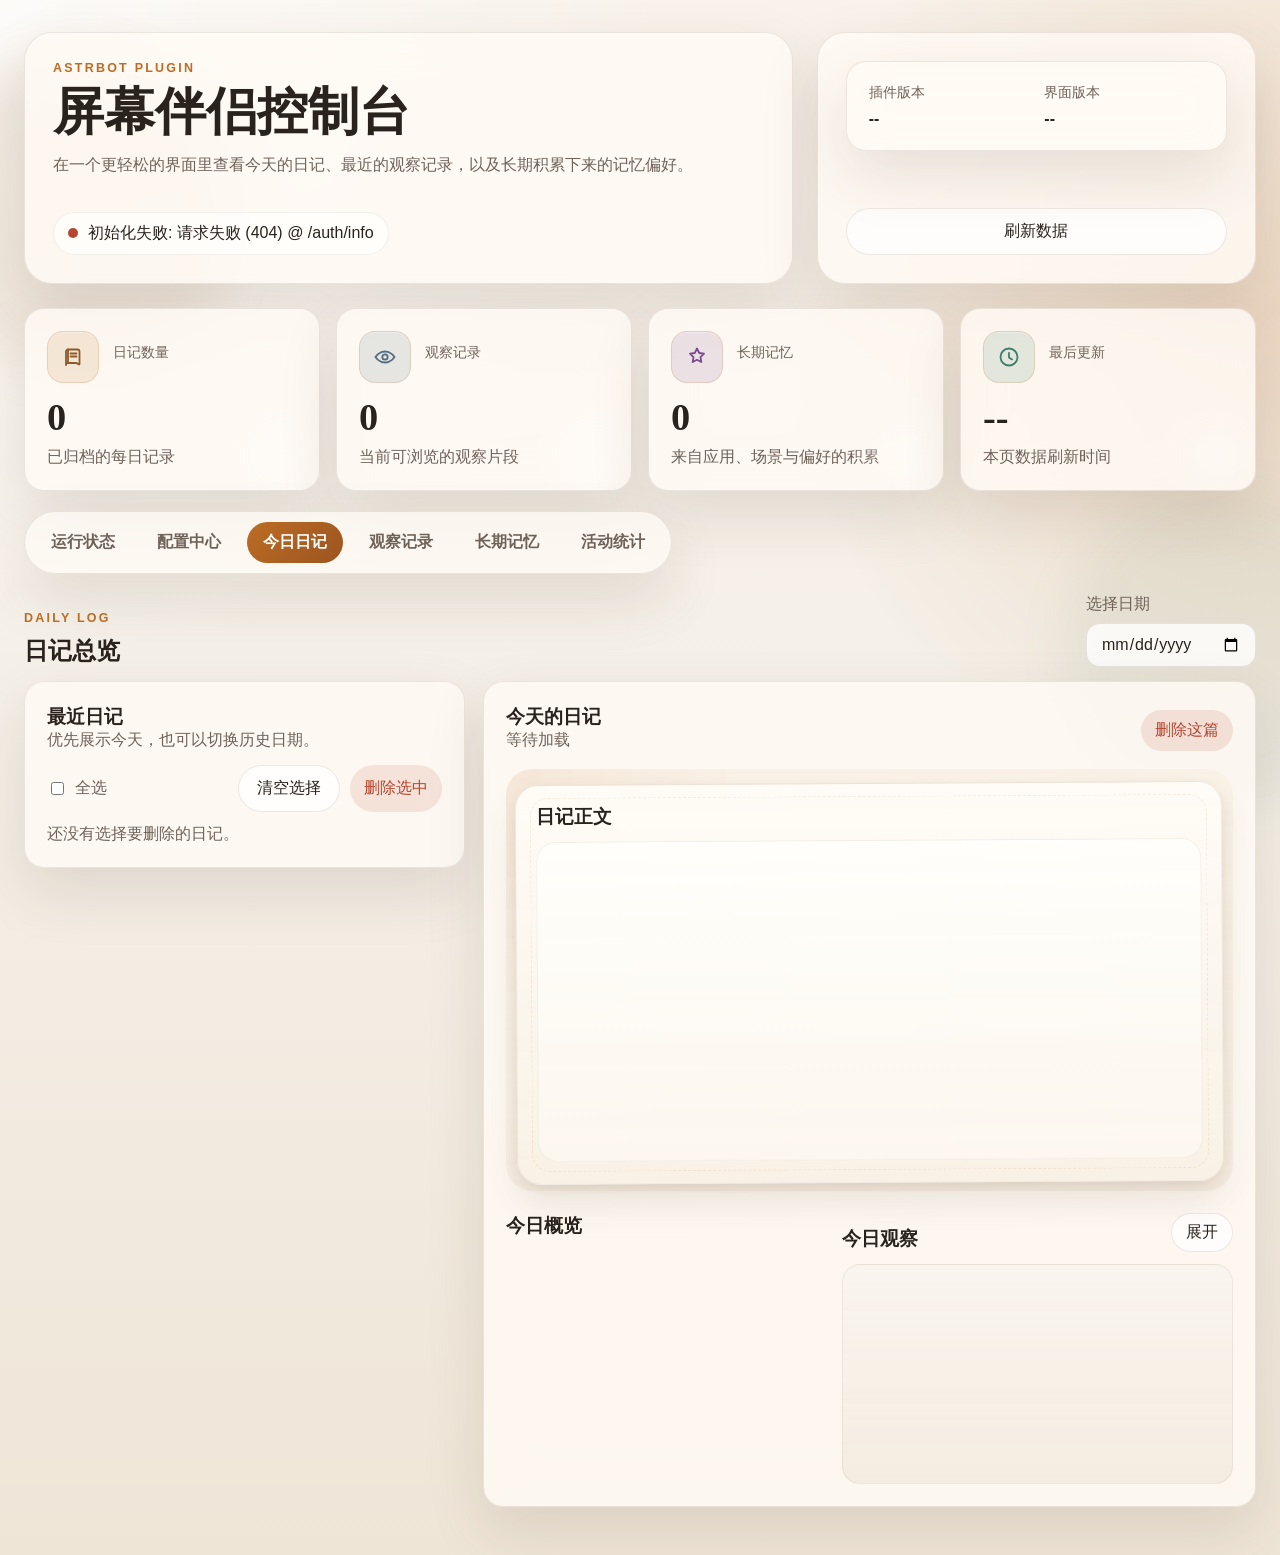
==== pages/屏幕伴侣/index.html @ 02102045 "3.1.0 适配新版本，提供了新的拓展页面" ====
﻿<!DOCTYPE html>
<html lang="zh-CN">
<head>
    <meta charset="UTF-8">
    <meta name="viewport" content="width=device-width, initial-scale=1.0">
    <title>屏幕伴侣控制台</title>
  <link rel="stylesheet" href="app.css?v=3.1.0">
</head>
<body>
    <div class="app-shell">
        <div class="ambient ambient-left"></div>
        <div class="ambient ambient-right"></div>
        <header class="hero">
            <div class="hero-copy">
                <p class="eyebrow">AstrBot Plugin</p>
                <h1>屏幕伴侣控制台</h1>
                <p class="hero-text">在一个更轻松的界面里查看今天的日记、最近的观察记录，以及长期积累下来的记忆偏好。</p>
                <div class="hero-status">
                    <span class="status-dot" id="statusDot"></span>
                    <span id="statusText">正在连接 WebUI 服务...</span>
                </div>
            </div>
            <div class="hero-actions">
                <div class="version-card panel">
                    <div>
                        <p class="panel-label">插件版本</p>
                        <strong id="pluginVersion">--</strong>
                    </div>
                    <div>
                        <p class="panel-label">界面版本</p>
                        <strong id="webuiVersion">--</strong>
                    </div>
                </div>
                <button class="ghost-button" id="refreshButton" type="button">刷新数据</button>
                <button class="ghost-button hidden" id="logoutButton" type="button">退出登录</button>
            </div>
        </header>

        <section class="overview-grid">
            <article class="panel stat-card stat-card--diary">
                <div class="stat-card-top">
                    <span class="stat-card-icon" aria-hidden="true">
                        <svg viewBox="0 0 24 24">
                            <path d="M7 4.5h9.5a2 2 0 0 1 2 2V19a.5.5 0 0 1-.8.4A4.9 4.9 0 0 0 14.8 18H7a2 2 0 0 0-2 2V6.5a2 2 0 0 1 2-2Z"></path>
                            <path d="M7 4.5v13.4"></path>
                            <path d="M9.5 8.5h6"></path>
                            <path d="M9.5 11.5h6"></path>
                        </svg>
                    </span>
                    <p class="panel-label">日记数量</p>
                </div>
                <strong id="diaryCount">0</strong>
                <span>已归档的每日记录</span>
            </article>
            <article class="panel stat-card stat-card--observation">
                <div class="stat-card-top">
                    <span class="stat-card-icon" aria-hidden="true">
                        <svg viewBox="0 0 24 24">
                            <path d="M2.5 12s3.6-5.5 9.5-5.5S21.5 12 21.5 12 17.9 17.5 12 17.5 2.5 12 2.5 12Z"></path>
                            <circle cx="12" cy="12" r="2.7"></circle>
                        </svg>
                    </span>
                    <p class="panel-label">观察记录</p>
                </div>
                <strong id="observationCount">0</strong>
                <span>当前可浏览的观察片段</span>
            </article>
            <article class="panel stat-card stat-card--memory">
                <div class="stat-card-top">
                    <span class="stat-card-icon" aria-hidden="true">
                        <svg viewBox="0 0 24 24">
                            <path d="M12 3.5 14.2 8l4.8.7-3.5 3.4.8 4.9L12 14.8 7.7 17l.8-4.9L5 8.7 9.8 8 12 3.5Z"></path>
                        </svg>
                    </span>
                    <p class="panel-label">长期记忆</p>
                </div>
                <strong id="memoryCount">0</strong>
                <span>来自应用、场景与偏好的积累</span>
            </article>
            <article class="panel stat-card stat-card--updated">
                <div class="stat-card-top">
                    <span class="stat-card-icon" aria-hidden="true">
                        <svg viewBox="0 0 24 24">
                            <circle cx="12" cy="12" r="8.5"></circle>
                            <path d="M12 7.8v4.7l3 1.9"></path>
                        </svg>
                    </span>
                    <p class="panel-label">最后更新</p>
                </div>
                <strong id="lastUpdated">--</strong>
                <span>本页数据刷新时间</span>
            </article>
        </section>

        <nav class="top-nav" aria-label="主导航">
            <a href="#runtime" class="nav-link" data-section="runtime">运行状态</a>
            <a href="#settings" class="nav-link" data-section="settings">配置中心</a>
            <a href="#diaries" class="nav-link active" data-section="diaries">今日日记</a>
            <a href="#observations" class="nav-link" data-section="observations">观察记录</a>
            <a href="#memories" class="nav-link" data-section="memories">长期记忆</a>
            <a href="#activity" class="nav-link" data-section="activity">活动统计</a>
        </nav>

        <main class="content-stack">
            <section id="runtime" class="section">
                <div class="section-heading">
                    <div>
                        <p class="eyebrow">Runtime Control</p>
                        <h2>运行状态与控制</h2>
                    </div>
                </div>
                <div class="runtime-grid">
                    <article class="panel">
                        <div class="panel-header">
                            <h3>当前状态</h3>
                            <span class="panel-subtle" id="runtimeMeta">等待加载</span>
                        </div>
                        <div class="runtime-summary" id="runtimeSummary"></div>
                        <div class="runtime-stats" id="runtimeStats"></div>
                        <div class="helper-grid runtime-insights" id="runtimeInsights"></div>
                    </article>
                    <article class="panel">
                        <div class="panel-header">
                            <h3>快速设置</h3>
                            <span class="panel-subtle">这些变更会立即同步到当前实例。</span>
                        </div>
                        <form class="control-form" id="runtimeForm">
                            <label class="field compact-field">
                                <span>启用插件</span>
                                <select id="enabledSelect">
                                    <option value="true">开启</option>
                                    <option value="false">关闭</option>
                                </select>
                            </label>
                            <label class="field compact-field">
                                <span>当前预设</span>
                                <select id="presetSelect">
                                    <option value="-1">手动配置</option>
                                </select>
                            </label>
                            <label class="field compact-field">
                                <span>手动间隔（秒）</span>
                                <input id="checkIntervalInput" type="number" min="10" step="1">
                            </label>
                            <label class="field compact-field">
                                <span>触发概率（%）</span>
                                <input id="triggerProbabilityInput" type="number" min="0" max="100" step="1">
                            </label>
                            <label class="field compact-field">
                                <span>互动频率</span>
                                <input id="interactionFrequencyInput" type="number" min="1" max="10" step="1">
                            </label>
                            <label class="field compact-field">
                                <span>日记功能</span>
                                <select id="enableDiarySelect">
                                    <option value="true">开启</option>
                                    <option value="false">关闭</option>
                                </select>
                            </label>
                            <label class="field compact-field">
                                <span>学习功能</span>
                                <select id="enableLearningSelect">
                                    <option value="true">开启</option>
                                    <option value="false">关闭</option>
                                </select>
                            </label>
                            <label class="field compact-field">
                                <span>麦克风监听</span>
                                <select id="enableMicMonitorSelect">
                                    <option value="false">关闭</option>
                                    <option value="true">开启</option>
                                </select>
                            </label>
                            <label class="field compact-field">
                                <span>调试模式</span>
                                <select id="debugSelect">
                                    <option value="false">关闭</option>
                                    <option value="true">开启</option>
                                </select>
                            </label>
                            <div class="runtime-actions">
                                <button class="primary-button" id="saveRuntimeButton" type="submit">保存设置</button>
                                <button class="ghost-button" id="stopTasksButton" type="button">停止自动任务</button>
                            </div>
                            <p class="feedback" id="runtimeFeedback"></p>
                        </form>
                    </article>
                </div>
                <article class="panel runtime-media-panel">
                    <div class="panel-header">
                        <h3>最新素材预览</h3>
                        <span class="panel-subtle" id="runtimeMediaMeta">等待加载</span>
                    </div>
                    <div class="runtime-media-grid" id="runtimeMedia"></div>
                </article>
                <article class="panel">
                    <div class="panel-header">
                        <div>
                            <h3>服务自检</h3>
                            <span class="panel-subtle" id="healthMeta">用于确认当前页面连到的是不是正确的 WebUI 实例。</span>
                        </div>
                    </div>
                    <div class="health-grid" id="healthGrid"></div>
                    <div class="health-check-list" id="healthChecks"></div>
                    <div class="helper-grid health-warning-grid" id="healthWarnings"></div>
                </article>
            </section>
            <section id="settings" class="section">
                <div class="section-heading">
                    <div>
                        <p class="eyebrow">Settings Studio</p>
                        <h2>配置中心</h2>
                    </div>
                    <div class="toolbar">
                        <button class="ghost-button settings-mode-toggle" id="settingsModeToggle" type="button">显示高级设置</button>
                        <label class="field compact-field settings-search">
                            <span>快速筛选</span>
                            <input id="settingsSearchInput" type="search" placeholder="搜索配置名、说明或提示">
                        </label>
                    </div>
                </div>
                <div class="settings-grid">
                    <article class="panel settings-sidebar">
                        <div class="panel-header">
                            <h3>配置分组</h3>
                            <span class="panel-subtle" id="settingsSummary">按功能分区，避免翻整页长表单。</span>
                        </div>
                        <div class="settings-group-list" id="settingsGroupList"></div>
                    </article>
                    <article class="panel settings-editor">
                        <div class="panel-header">
                            <div>
                                <h3 id="settingsGroupTitle">配置详情</h3>
                                <span class="panel-subtle" id="settingsGroupDescription">选择左侧分组后开始编辑。</span>
                            </div>
                            <div class="toolbar">
                                <button class="ghost-button" id="resetSettingsButton" type="button">重置当前分组</button>
                                <button class="primary-button" id="saveSettingsButton" type="button">保存配置</button>
                            </div>
                        </div>
                        <div class="helper-grid settings-helper" id="settingsHelper"></div>
                        <div class="settings-form" id="settingsForm"></div>
                        <p class="feedback" id="settingsFeedback"></p>
                    </article>
                </div>
            </section>
            <section id="diaries" class="section active">
                <div class="section-heading">
                    <div>
                        <p class="eyebrow">Daily Log</p>
                        <h2>日记总览</h2>
                    </div>
                    <label class="field compact-field">
                        <span>选择日期</span>
                        <input id="diaryDateInput" type="date">
                    </label>
                </div>
                <div class="content-grid diaries-grid">
                    <article class="panel">
                        <div class="panel-header">
                            <div>
                                <h3>最近日记</h3>
                                <span class="panel-subtle" id="diarySummary">优先展示今天，也可以切换历史日期。</span>
                            </div>
                        </div>
                        <div class="toolbar diary-toolbar">
                            <label class="selection-toggle">
                                <input id="selectAllDiaries" type="checkbox">
                                <span>全选</span>
                            </label>
                            <div class="diary-toolbar-actions">
                                <button class="ghost-button" id="clearDiarySelectionsButton" type="button">清空选择</button>
                                <button class="danger-button" id="deleteSelectedDiariesButton" type="button">删除选中</button>
                            </div>
                        </div>
                        <p class="panel-subtle diary-selection-meta" id="diarySelectionMeta">还没有选择要删除的日记。</p>
                        <div class="list-stack" id="diaryList"></div>
                    </article>
                    <article class="panel diary-panel">
                        <div class="panel-header">
                            <div>
                                <h3 id="diaryTitle">今天的日记</h3>
                                <span class="panel-subtle" id="diaryMeta">等待加载</span>
                            </div>
                            <button class="danger-button" id="deleteCurrentDiaryButton" type="button">删除这篇</button>
                        </div>
                        <div class="diary-reading-stage">
                            <section class="diary-section diary-paper-section">
                                <div class="panel-header">
                                    <h3>日记正文</h3>
                                </div>
                                <div class="diary-content diary-content-primary" id="diaryReflection"></div>
                            </section>
                        </div>
                        <div class="diary-layout">
                            <section class="diary-section">
                                <div class="panel-header">
                                    <h3>今日概览</h3>
                                </div>
                                <div id="diaryOverview" class="diary-overview-slot"></div>
                            </section>
                            <section class="diary-section">
                                <div class="panel-header">
                                    <h3>今日观察</h3>
                                    <button class="ghost-button diary-toggle" id="toggleDiaryObservations" type="button">展开</button>
                                </div>
                                <div class="diary-content diary-content-secondary" id="diaryObservations"></div>
                            </section>
                        </div>
                    </article>
                </div>
            </section>

            <section id="observations" class="section">
                <div class="section-heading">
                    <div>
                        <p class="eyebrow">Observation Stream</p>
                        <h2>观察记录</h2>
                    </div>
                    <div class="toolbar">
                        <label class="field compact-field">
                            <span>场景筛选</span>
                            <select id="sceneFilter">
                                <option value="">全部场景</option>
                            </select>
                        </label>
                        <label class="field compact-field">
                            <span>排序</span>
                            <select id="sortFilter">
                                <option value="desc">最新优先</option>
                                <option value="asc">最早优先</option>
                            </select>
                        </label>
                    </div>
                </div>
                <article class="panel">
                    <div class="panel-header">
                        <h3>最近观察</h3>
                        <span class="panel-subtle" id="observationMeta">按时间线浏览屏幕观察结果。</span>
                    </div>
                    <div class="observation-actions">
                        <label class="selection-toggle">
                            <input id="selectAllObservations" type="checkbox">
                            <span>全选当前页</span>
                        </label>
                        <div class="toolbar">
                            <button class="ghost-button" id="clearSelectionsButton" type="button">清空选择</button>
                            <button class="ghost-button" id="deleteSelectedButton" type="button">删除选中</button>
                            <button class="danger-button" id="clearAllDataButton" type="button">清空所有资料</button>
                        </div>
                    </div>
                    <div class="list-stack" id="observationList"></div>
                    <div class="pagination" id="observationPagination"></div>
                </article>
            </section>

            <section id="memories" class="section">
                <div class="section-heading">
                    <div>
                        <p class="eyebrow">Memory Atlas</p>
                        <h2>长期记忆</h2>
                    </div>
                </div>
                <div class="memory-highlights" id="memoryHighlights"></div>
                <div class="memory-groups" id="memoryGroups"></div>
            </section>
            <section id="activity" class="section">
                <div class="section-heading">
                    <div>
                        <p class="eyebrow">Activity Statistics</p>
                        <h2>活动统计</h2>
                    </div>
                </div>
                <div class="activity-control-grid">
                    <article class="panel">
                        <div class="panel-header">
                            <div>
                                <h3>轨迹筛选</h3>
                                <span class="panel-subtle" id="activityFilterSummary">按关键词、类型和来源快速聚焦回顾内容。</span>
                            </div>
                        </div>
                        <div class="toolbar activity-toolbar">
                            <label class="field compact-field">
                                <span>搜索轨迹</span>
                                <input id="activitySearchInput" type="search" placeholder="窗口、应用、站点、页面">
                            </label>
                            <label class="field compact-field">
                                <span>活动类型</span>
                                <select id="activityBucketFilter">
                                    <option value="all">全部</option>
                                    <option value="work">工作</option>
                                    <option value="play">摸鱼</option>
                                    <option value="other">其他</option>
                                </select>
                            </label>
                            <label class="field compact-field">
                                <span>轨迹来源</span>
                                <select id="activitySourceFilter">
                                    <option value="all">全部</option>
                                    <option value="screen_analysis">识屏轨迹</option>
                                    <option value="background_tracker">独立轨迹</option>
                                </select>
                            </label>
                            <button class="ghost-button" id="clearActivityFiltersButton" type="button">清空筛选</button>
                        </div>
                    </article>
                    <article class="panel">
                        <div class="panel-header">
                            <div>
                                <h3>统计说明</h3>
                                <span class="panel-subtle">帮助理解“有效工作”“工作段”和轨迹来源是怎么来的。</span>
                            </div>
                        </div>
                        <div class="helper-grid activity-methodology" id="activityMethodology"></div>
                    </article>
                </div>
                <div class="activity-overview" id="activityOverview"></div>
                <div class="activity-workspace-grid">
                    <article class="panel">
                        <div class="panel-header">
                            <h3>工作脉搏</h3>
                            <span class="panel-subtle">把活动、输入和隐私状态压缩成一个更像在场感的当前视角</span>
                        </div>
                        <div class="activity-pulse" id="activityPulse"></div>
                    </article>
                    <article class="panel">
                        <div class="panel-header">
                            <h3>今日工作轨迹</h3>
                            <span class="panel-subtle">把零散活动合并成连续的工作段</span>
                        </div>
                        <div class="activity-session-summary" id="activitySessionSummary"></div>
                        <div class="list-stack activity-session-list" id="activitySessions"></div>
                    </article>
                </div>
                <div class="activity-grid">
                    <article class="panel">
                        <div class="panel-header">
                            <h3>今日统计</h3>
                            <span class="panel-subtle">今天的工作和摸鱼时间</span>
                        </div>
                        <div class="activity-stats" id="todayActivityStats"></div>
                    </article>
                    <article class="panel">
                        <div class="panel-header">
                            <h3>总计统计</h3>
                            <span class="panel-subtle">所有记录的工作和摸鱼时间</span>
                        </div>
                        <div class="activity-stats" id="totalActivityStats"></div>
                    </article>
                </div>
                <div class="activity-review-grid">
                    <article class="panel">
                        <div class="panel-header">
                            <h3>工作回顾</h3>
                            <span class="panel-subtle">更聚焦专注节奏的回顾视角</span>
                        </div>
                        <div class="activity-review-cards" id="activityReview"></div>
                        <div class="helper-grid activity-review-insights" id="activityInsights"></div>
                    </article>
                    <article class="panel">
                        <div class="panel-header">
                            <h3>主力窗口</h3>
                            <span class="panel-subtle">看清今天主要把时间花在了哪里</span>
                        </div>
                        <div class="list-stack activity-top-windows" id="activityTopWindows"></div>
                    </article>
                </div>
                <article class="panel activity-chart-panel">
                    <div class="panel-header">
                        <h3>时间配比图</h3>
                        <span class="panel-subtle">工作、摸鱼、其他的占比一眼看清</span>
                    </div>
                    <div class="activity-chart-stack" id="activityCharts"></div>
                </article>
                <article class="panel activity-trend-panel">
                    <div class="panel-header">
                        <h3>近 7 天节奏</h3>
                        <span class="panel-subtle">按天看工作、摸鱼与切换密度的变化</span>
                    </div>
                    <div class="activity-trend" id="activityTrend"></div>
                </article>
                <article class="panel activity-input-panel">
                        <div class="panel-header">
                            <h3>本地输入统计</h3>
                            <span class="panel-subtle">可选记录键盘和鼠标输入，补充轻量的键鼠数据</span>
                        </div>
                    <div class="activity-input-grid" id="activityInputStats"></div>
                    <div class="activity-input-days" id="activityInputDays"></div>
                </article>
                <article class="panel activity-surface-panel">
                        <div class="panel-header">
                            <h3>应用 / 网站轨迹</h3>
                            <span class="panel-subtle">把窗口活动收束成更清晰的应用层和网页层轨迹</span>
                        </div>
                    <div class="activity-surface-summary" id="activitySurfaceSummary"></div>
                    <div class="activity-surface-columns">
                        <div>
                            <p class="panel-label">主要应用</p>
                            <div class="list-stack activity-surface-list" id="activityAppTrail"></div>
                        </div>
                        <div>
                            <p class="panel-label">主要网站</p>
                            <div class="list-stack activity-surface-list" id="activitySiteTrail"></div>
                        </div>
                    </div>
                </article>
                <article class="panel">
                    <div class="panel-header">
                        <h3>最近活动</h3>
                        <span class="panel-subtle">最近 20 条活动记录</span>
                    </div>
                    <div class="list-stack" id="recentActivities"></div>
                </article>
            </section>
        </main>
    </div>

    <div class="login-overlay hidden" id="loginOverlay" aria-hidden="true">
        <form class="login-card panel" id="loginForm">
            <p class="eyebrow">Protected Access</p>
            <h2>输入 WebUI 密码</h2>
            <p class="panel-subtle">当前实例启用了访问保护，请先登录再查看数据。</p>
            <label class="field">
                <span>访问密码</span>
                <input type="password" id="loginPassword" placeholder="请输入密码" autocomplete="current-password">
            </label>
            <button class="primary-button" id="loginButton" type="submit">登录</button>
            <p class="feedback error-text" id="loginError"></p>
        </form>
    </div>

    <template id="emptyStateTemplate">
        <div class="empty-state">
            <strong>这里还没有内容</strong>
            <p>等屏幕伴侣积累出更多记录后，这里会慢慢丰富起来。</p>
        </div>
    </template>

    <script src="app.js?v=3.1.0"></script>
</body>
</html>
---- pages/屏幕伴侣/app.css ----
﻿:root {
    --bg: #f4efe7;
    --panel: rgba(255, 251, 245, 0.82);
    --panel-strong: rgba(255, 248, 240, 0.96);
    --text: #2a221d;
    --muted: #6f6259;
    --line: rgba(97, 77, 64, 0.12);
    --accent: #bc6c25;
    --accent-strong: #9c5520;
    --accent-soft: rgba(188, 108, 37, 0.14);
    --success: #4f772d;
    --danger: #b6462f;
    --shadow: 0 24px 60px rgba(74, 48, 28, 0.12);
    --radius-xl: 28px;
    --radius-lg: 20px;
    --font-sans: "Segoe UI", "PingFang SC", "Microsoft YaHei", sans-serif;
    --font-display: "Georgia", "STSong", serif;
}

* { box-sizing: border-box; }
html { scroll-behavior: smooth; }

body {
    margin: 0;
    min-height: 100vh;
    color: var(--text);
    font-family: var(--font-sans);
    background:
        radial-gradient(circle at top left, rgba(255, 255, 255, 0.7), transparent 34%),
        radial-gradient(circle at right 20%, rgba(188, 108, 37, 0.2), transparent 28%),
        linear-gradient(180deg, #f8f2ea 0%, var(--bg) 48%, #efe5d7 100%);
}

button, input, select { font: inherit; }
button { cursor: pointer; }
.hidden { display: none !important; }

.app-shell {
    position: relative;
    max-width: 1560px;
    margin: 0 auto;
    padding: 32px 24px 48px;
}

.ambient {
    position: fixed;
    width: 320px;
    height: 320px;
    border-radius: 50%;
    filter: blur(24px);
    opacity: 0.4;
    pointer-events: none;
    z-index: 0;
}

.ambient-left {
    top: 6%;
    left: -80px;
    background: rgba(184, 148, 108, 0.38);
}

.ambient-right {
    right: -100px;
    bottom: 10%;
    background: rgba(96, 141, 108, 0.2);
}

.hero, .overview-grid, .top-nav, .content-stack { position: relative; z-index: 1; }

.hero {
    display: grid;
    grid-template-columns: minmax(0, 1.4fr) minmax(280px, 0.8fr);
    gap: 24px;
    margin-bottom: 24px;
}

.hero-copy, .hero-actions, .panel {
    backdrop-filter: blur(20px);
    background: var(--panel);
    border: 1px solid var(--line);
    box-shadow: var(--shadow);
}

.hero-copy, .hero-actions {
    border-radius: var(--radius-xl);
    padding: 28px;
}

.hero-copy h1 {
    margin: 0 0 10px;
    font-family: var(--font-display);
    font-size: clamp(2.1rem, 4vw, 3.6rem);
    line-height: 1.05;
}

.eyebrow {
    margin: 0 0 10px;
    color: var(--accent);
    text-transform: uppercase;
    letter-spacing: 0.18em;
    font-size: 0.78rem;
    font-weight: 700;
}

.hero-text, .panel-subtle, .list-item-meta, .observation-tags, .memory-meta, .feedback, .field span, .stat-card span {
    color: var(--muted);
}

.hero-status {
    display: inline-flex;
    align-items: center;
    gap: 10px;
    margin-top: 20px;
    padding: 10px 14px;
    border-radius: 999px;
    background: rgba(255, 255, 255, 0.65);
    border: 1px solid rgba(97, 77, 64, 0.08);
}

.status-dot {
    width: 10px;
    height: 10px;
    border-radius: 50%;
    background: var(--muted);
    box-shadow: 0 0 0 0 rgba(79, 119, 45, 0.35);
}

.status-dot.online { background: var(--success); animation: pulse 1.8s infinite; }
.status-dot.error { background: var(--danger); }

@keyframes pulse {
    0% { box-shadow: 0 0 0 0 rgba(79, 119, 45, 0.35); }
    70% { box-shadow: 0 0 0 10px rgba(79, 119, 45, 0); }
    100% { box-shadow: 0 0 0 0 rgba(79, 119, 45, 0); }
}

.hero-actions {
    display: flex;
    flex-direction: column;
    gap: 14px;
    justify-content: space-between;
}

.version-card {
    display: grid;
    grid-template-columns: repeat(2, minmax(0, 1fr));
    gap: 16px;
}

.panel {
    border-radius: var(--radius-lg);
    padding: 22px;
}

.panel-label {
    margin: 0 0 8px;
    color: var(--muted);
    font-size: 0.86rem;
}

.ghost-button, .primary-button, .page-button {
    border: none;
    border-radius: 999px;
    padding: 12px 18px;
    transition: transform 0.18s ease, box-shadow 0.18s ease, background 0.18s ease;
}

.ghost-button {
    background: rgba(255, 255, 255, 0.72);
    color: var(--text);
    border: 1px solid rgba(97, 77, 64, 0.12);
}

.primary-button {
    background: linear-gradient(135deg, var(--accent) 0%, var(--accent-strong) 100%);
    color: #fff;
    box-shadow: 0 16px 28px rgba(156, 85, 32, 0.24);
}

.ghost-button:hover, .primary-button:hover, .page-button:hover { transform: translateY(-1px); }

.overview-grid {
    display: grid;
    grid-template-columns: repeat(4, minmax(0, 1fr));
    gap: 16px;
    margin-bottom: 20px;
}

.stat-card {
    position: relative;
    overflow: hidden;
}

.stat-card::after {
    content: "";
    position: absolute;
    inset: auto -24px -24px auto;
    width: 120px;
    height: 120px;
    border-radius: 50%;
    background: radial-gradient(circle, rgba(255, 255, 255, 0.34) 0%, rgba(255, 255, 255, 0) 70%);
    pointer-events: none;
}

.stat-card-top {
    display: flex;
    align-items: center;
    gap: 14px;
    margin-bottom: 12px;
}

.stat-card-icon,
.activity-stat-icon {
    display: inline-flex;
    align-items: center;
    justify-content: center;
    flex-shrink: 0;
}

.stat-card-icon {
    width: 52px;
    height: 52px;
    border-radius: 16px;
    color: var(--accent-strong);
    background: var(--accent-soft);
    border: 1px solid rgba(188, 108, 37, 0.18);
    box-shadow: inset 0 1px 0 rgba(255, 255, 255, 0.35);
}

.stat-card--diary .stat-card-icon {
    color: #8d5a2b;
    background: rgba(199, 138, 70, 0.16);
}

.stat-card--observation .stat-card-icon {
    color: #526d82;
    background: rgba(82, 109, 130, 0.14);
}

.stat-card--memory .stat-card-icon {
    color: #7a4b8e;
    background: rgba(122, 75, 142, 0.14);
}

.stat-card--updated .stat-card-icon {
    color: #3f7d6b;
    background: rgba(63, 125, 107, 0.14);
}

.stat-card-icon svg,
.activity-stat-icon svg {
    width: 24px;
    height: 24px;
    fill: none;
    stroke: currentColor;
    stroke-width: 1.8;
    stroke-linecap: round;
    stroke-linejoin: round;
}
.stat-card strong {
    display: block;
    margin-bottom: 8px;
    font-size: clamp(1.6rem, 3vw, 2.4rem);
    font-family: var(--font-display);
}

.top-nav {
    display: inline-flex;
    flex-wrap: wrap;
    gap: 10px;
    margin-bottom: 20px;
    padding: 10px;
    border-radius: 999px;
    background: rgba(255, 251, 245, 0.72);
    border: 1px solid var(--line);
    box-shadow: var(--shadow);
}

.nav-link {
    color: var(--muted);
    text-decoration: none;
    padding: 10px 16px;
    border-radius: 999px;
    font-weight: 600;
}

.nav-link.active {
    color: #fff;
    background: linear-gradient(135deg, var(--accent) 0%, var(--accent-strong) 100%);
}

.content-stack {
    display: flex;
    flex-direction: column;
    gap: 20px;
}

.section { display: none; }
.section.active { display: block; animation: rise-in 0.24s ease; }

@keyframes rise-in {
    from { opacity: 0; transform: translateY(8px); }
    to { opacity: 1; transform: translateY(0); }
}

.section-heading, .toolbar, .panel-header, .memory-highlights, .memory-groups, .content-grid, .pagination {
    display: flex;
    gap: 16px;
}

.section-heading, .panel-header {
    align-items: end;
    justify-content: space-between;
}

.section-heading { margin-bottom: 14px; }
.section-heading h2, .panel-header h3 { margin: 0; }
.toolbar { flex-wrap: wrap; }
.content-grid { align-items: start; }
.observation-actions {
    display: flex;
    justify-content: space-between;
    gap: 12px;
    align-items: center;
    margin-bottom: 14px;
}

.diaries-grid {
    display: grid;
    grid-template-columns: minmax(300px, 0.8fr) minmax(0, 1.4fr);
    gap: 18px;
}

.runtime-grid {
    display: grid;
    grid-template-columns: minmax(320px, 0.9fr) minmax(0, 1.1fr);
    gap: 18px;
}

.runtime-media-panel {
    margin-top: 18px;
}

.runtime-media-grid {
    display: grid;
    grid-template-columns: repeat(2, minmax(0, 1fr));
    gap: 16px;
}

.runtime-media-card {
    display: grid;
    gap: 12px;
    padding: 16px;
    border: 1px solid rgba(97, 77, 64, 0.08);
    border-radius: 18px;
    background: rgba(255, 255, 255, 0.62);
}

.runtime-media-card h4 {
    margin: 0;
    font-size: 1rem;
}

.runtime-media-link {
    text-decoration: none;
}

.runtime-media-frame {
    overflow: hidden;
    border-radius: 16px;
    background: rgba(247, 241, 233, 0.88);
    min-height: 220px;
}

.runtime-media-preview {
    display: block;
    width: 100%;
    min-height: 220px;
    max-height: 420px;
    object-fit: contain;
    background: rgba(42, 34, 29, 0.08);
}

.settings-grid {
    display: grid;
    grid-template-columns: minmax(240px, 0.58fr) minmax(0, 1.42fr);
    gap: 18px;
}

.settings-sidebar,
.settings-editor {
    min-height: 640px;
}

.settings-group-list,
.settings-form {
    display: grid;
    gap: 12px;
}

.helper-grid {
    display: grid;
    gap: 12px;
}

.runtime-insights,
.settings-helper {
    margin-top: 16px;
}

.runtime-summary,
.activity-overview {
    display: grid;
    grid-template-columns: repeat(auto-fit, minmax(170px, 1fr));
    gap: 12px;
    margin-bottom: 14px;
}

.overview-pill {
    padding: 14px 16px;
    border-radius: 16px;
    background: linear-gradient(180deg, rgba(255, 255, 255, 0.78), rgba(247, 239, 228, 0.76));
    border: 1px solid rgba(97, 77, 64, 0.08);
    display: grid;
    gap: 6px;
    min-height: 84px;
    align-content: start;
}

.overview-pill strong {
    font-size: 1.18rem;
    font-family: var(--font-display);
}

.overview-pill--good {
    background: linear-gradient(180deg, rgba(244, 251, 246, 0.94), rgba(230, 243, 234, 0.88));
    border-color: rgba(79, 119, 45, 0.14);
}

.overview-pill--warm {
    background: linear-gradient(180deg, rgba(255, 247, 238, 0.94), rgba(249, 232, 212, 0.9));
    border-color: rgba(188, 108, 37, 0.16);
}

.overview-pill--muted {
    background: linear-gradient(180deg, rgba(249, 246, 242, 0.92), rgba(240, 234, 226, 0.88));
}

.helper-card {
    padding: 16px 18px;
    border-radius: 18px;
    background: linear-gradient(180deg, rgba(255, 251, 247, 0.9), rgba(249, 238, 228, 0.82));
    border: 1px solid rgba(188, 108, 37, 0.12);
    display: grid;
    gap: 8px;
}

.helper-card strong {
    font-size: 1rem;
}

.helper-card p {
    margin: 0;
    color: var(--muted);
    line-height: 1.6;
}

button[disabled] {
    opacity: 0.58;
    cursor: not-allowed;
}

.helper-actions {
    display: flex;
    flex-wrap: wrap;
    gap: 10px;
}

.helper-button {
    width: fit-content;
}

.settings-group-button {
    width: 100%;
    text-align: left;
    border: 1px solid rgba(97, 77, 64, 0.08);
    background: rgba(255, 255, 255, 0.68);
    border-radius: 16px;
    padding: 14px 16px;
    display: grid;
    gap: 6px;
}

.settings-group-button strong {
    font-size: 1rem;
}

.settings-group-button span {
    color: var(--muted);
    font-size: 0.92rem;
    line-height: 1.5;
}

.settings-group-button.active,
.settings-group-button:hover {
    background: linear-gradient(180deg, rgba(255, 255, 255, 0.92), rgba(248, 234, 219, 0.92));
    border-color: rgba(188, 108, 37, 0.26);
}

.settings-search {
    min-width: min(320px, 100%);
}

.settings-mode-toggle {
    white-space: nowrap;
}

.settings-mode-toggle.active {
    background: linear-gradient(180deg, rgba(255, 255, 255, 0.94), rgba(248, 234, 219, 0.94));
    border-color: rgba(188, 108, 37, 0.26);
    color: #8d4a18;
}

.settings-form {
    grid-template-columns: repeat(2, minmax(0, 1fr));
}

.settings-field {
    padding: 16px;
    border-radius: 18px;
    background: rgba(255, 255, 255, 0.6);
    border: 1px solid rgba(97, 77, 64, 0.08);
}

.settings-field-dirty {
    border-color: rgba(188, 108, 37, 0.22);
    box-shadow: 0 14px 28px rgba(188, 108, 37, 0.08);
}

.settings-field-wide {
    grid-column: 1 / -1;
}

.settings-field-header {
    display: flex;
    justify-content: space-between;
    gap: 12px;
    align-items: center;
    margin-bottom: 8px;
}

.settings-field-header strong {
    font-size: 1rem;
}

.settings-field-header code {
    padding: 2px 8px;
    border-radius: 999px;
    background: rgba(42, 34, 29, 0.08);
    color: var(--muted);
    font-size: 0.78rem;
}

.settings-badges {
    display: flex;
    flex-wrap: wrap;
    justify-content: flex-end;
    gap: 8px;
    align-items: center;
}

.settings-badge {
    display: inline-flex;
    align-items: center;
    padding: 4px 9px;
    border-radius: 999px;
    background: rgba(42, 34, 29, 0.06);
    color: var(--muted);
    font-size: 0.78rem;
}

.settings-badge-warm {
    background: rgba(188, 108, 37, 0.12);
    color: #9b4d17;
}

.settings-field-hint {
    margin: 0 0 10px;
    color: var(--muted);
    line-height: 1.6;
    font-size: 0.92rem;
}

.list-stack, .memory-list, .memory-card { display: grid; gap: 12px; }
.runtime-stats {
    display: grid;
    grid-template-columns: repeat(auto-fit, minmax(180px, 1fr));
    gap: 12px;
}

.health-grid {
    display: grid;
    grid-template-columns: repeat(auto-fit, minmax(180px, 1fr));
    gap: 12px;
}

.runtime-stat {
    padding: 16px 18px;
    border-radius: 16px;
    background: linear-gradient(180deg, rgba(255, 255, 255, 0.78), rgba(246, 239, 229, 0.76));
    border: 1px solid rgba(97, 77, 64, 0.08);
    display: grid;
    gap: 6px;
    min-height: 92px;
    align-content: start;
}

.runtime-stat strong {
    display: block;
    margin-top: 2px;
    font-size: 1.16rem;
    font-family: var(--font-display);
}

.health-card {
    padding: 16px 18px;
    border-radius: 16px;
    background: linear-gradient(180deg, rgba(255, 255, 255, 0.76), rgba(246, 239, 229, 0.74));
    border: 1px solid rgba(97, 77, 64, 0.08);
    display: grid;
    gap: 6px;
    min-height: 92px;
    align-content: start;
}

.health-card strong {
    display: block;
    margin-top: 2px;
    font-size: 1.05rem;
}

.control-form {
    display: grid;
    grid-template-columns: repeat(2, minmax(0, 1fr));
    gap: 14px 16px;
}

.runtime-actions {
    display: flex;
    gap: 12px;
    align-items: center;
    grid-column: 1 / -1;
}

#runtimeFeedback {
    min-height: 1.2em;
    grid-column: 1 / -1;
}

.feedback[data-tone="success"] {
    color: #4f772d;
}

.feedback[data-tone="warn"] {
    color: #9c5f1e;
}

.feedback[data-tone="error"] {
    color: var(--danger);
}

.activity-control-grid {
    display: grid;
    grid-template-columns: minmax(0, 1.18fr) minmax(0, 0.82fr);
    gap: 18px;
    margin-bottom: 14px;
}

.activity-toolbar {
    align-items: flex-end;
    gap: 14px;
}

.activity-toolbar .field {
    flex: 1 1 180px;
    min-width: min(220px, 100%);
}

.activity-toolbar .ghost-button {
    align-self: flex-end;
}

.activity-methodology {
    grid-template-columns: repeat(auto-fit, minmax(220px, 1fr));
}

.activity-methodology .helper-card:first-child {
    background: linear-gradient(180deg, rgba(255, 248, 240, 0.96), rgba(247, 234, 216, 0.9));
    border-color: rgba(188, 108, 37, 0.2);
}

.health-check-list {
    margin-top: 16px;
    display: grid;
    grid-template-columns: repeat(auto-fit, minmax(240px, 1fr));
    gap: 12px;
}

.health-check-card {
    padding: 16px 18px;
    border-radius: 18px;
    border: 1px solid rgba(97, 77, 64, 0.1);
    background: linear-gradient(180deg, rgba(255, 255, 255, 0.8), rgba(246, 239, 229, 0.78));
    display: grid;
    gap: 10px;
}

.health-check-card p {
    margin: 0;
    color: var(--muted);
    line-height: 1.6;
}

.health-check-head {
    display: flex;
    justify-content: space-between;
    align-items: center;
    gap: 10px;
}

.health-check-card--warn {
    background: linear-gradient(180deg, rgba(255, 248, 239, 0.94), rgba(248, 235, 214, 0.9));
    border-color: rgba(188, 108, 37, 0.22);
}

.health-check-card--warn .settings-badge {
    background: rgba(188, 108, 37, 0.14);
    color: #9b4d17;
}

.health-check-card--error {
    background: linear-gradient(180deg, rgba(255, 244, 243, 0.96), rgba(250, 228, 225, 0.9));
    border-color: rgba(179, 63, 46, 0.22);
}

.health-check-card--error .settings-badge {
    background: rgba(179, 63, 46, 0.12);
    color: #a64231;
}

.health-warning-grid {
    margin-top: 16px;
}

.list-item-button {
    width: 100%;
    text-align: left;
    border: 1px solid rgba(97, 77, 64, 0.08);
    background: rgba(255, 255, 255, 0.74);
    border-radius: 16px;
    padding: 16px;
}

.list-item-button:hover, .list-item-button.active {
    background: linear-gradient(180deg, rgba(255, 255, 255, 0.92), rgba(248, 234, 219, 0.92));
    border-color: rgba(188, 108, 37, 0.28);
}

.diary-toolbar {
    margin-top: 14px;
    align-items: center;
    justify-content: space-between;
    gap: 12px;
}

.diary-toolbar-actions {
    display: flex;
    flex-wrap: wrap;
    justify-content: flex-end;
    gap: 10px;
}

.diary-selection-meta {
    margin: 12px 0 0;
}

#diaryList {
    max-height: 720px;
    overflow: auto;
    padding-right: 4px;
}

.diary-list-item {
    display: grid;
    gap: 10px;
    padding: 14px;
    border-radius: 18px;
    border: 1px solid rgba(97, 77, 64, 0.08);
    background: rgba(255, 255, 255, 0.72);
}

.diary-list-item.active {
    border-color: rgba(188, 108, 37, 0.24);
    box-shadow: 0 10px 24px rgba(145, 111, 84, 0.08);
}

.diary-list-item-top {
    display: flex;
    justify-content: space-between;
    gap: 12px;
    align-items: center;
}

.diary-select {
    flex-shrink: 0;
}

.diary-open-button {
    padding: 14px 16px;
}

.diary-delete-button {
    padding: 8px 12px;
}

.list-item-title { margin: 0 0 4px; font-weight: 700; }
.diary-panel { min-height: 540px; }
.diary-reading-stage {
    margin-top: 18px;
    margin-bottom: 22px;
    padding: 14px 10px 8px;
    border-radius: 26px;
    background:
        radial-gradient(circle at top left, rgba(188, 108, 37, 0.08), transparent 28%),
        linear-gradient(180deg, rgba(248, 238, 224, 0.62), rgba(241, 228, 213, 0.46));
}
.diary-overview-slot {
    display: grid;
    gap: 12px;
}
.diary-overview-slot:empty {
    display: none;
}
.diary-layout {
    display: grid;
    gap: 16px;
}
.diary-section {
    display: grid;
    gap: 12px;
}
.diary-paper-section {
    position: relative;
    padding: 18px 20px 22px;
    border-radius: 24px;
    background:
        linear-gradient(180deg, rgba(255, 252, 247, 0.98), rgba(249, 241, 229, 0.95));
    border: 1px solid rgba(124, 92, 67, 0.1);
    box-shadow:
        0 18px 34px rgba(98, 71, 48, 0.12),
        0 4px 10px rgba(98, 71, 48, 0.08);
    transform: rotate(-0.35deg);
}
.diary-paper-section::before {
    content: "";
    position: absolute;
    inset: 12px 14px;
    border-radius: 18px;
    border: 1px dashed rgba(188, 108, 37, 0.12);
    pointer-events: none;
}

.diary-content {
    min-height: 220px;
    padding: 18px;
    border-radius: 18px;
    background: linear-gradient(180deg, rgba(255, 251, 246, 0.96), rgba(246, 238, 227, 0.86));
    border: 1px solid rgba(97, 77, 64, 0.08);
    overflow: auto;
}
.diary-content-primary {
    min-height: 320px;
    padding: 28px 30px 30px;
    border-radius: 20px;
    background:
        linear-gradient(180deg, rgba(255, 254, 251, 0.92), rgba(252, 247, 239, 0.9));
    border: 1px solid rgba(145, 111, 84, 0.08);
    box-shadow: inset 0 1px 0 rgba(255, 255, 255, 0.82);
}
.diary-content-secondary {
    background: linear-gradient(180deg, rgba(249, 244, 237, 0.96), rgba(242, 234, 222, 0.86));
}
.diary-content-collapsed {
    max-height: 220px;
    overflow: hidden;
    position: relative;
}
.diary-content-collapsed::after {
    content: "";
    position: sticky;
    display: block;
    bottom: 0;
    height: 64px;
    margin-top: -64px;
    background: linear-gradient(180deg, rgba(242, 234, 222, 0), rgba(242, 234, 222, 0.96));
    pointer-events: none;
}
.diary-toggle {
    padding: 8px 14px;
}

.diary-overview-card {
    gap: 14px;
}
.diary-overview-head {
    display: flex;
    flex-wrap: wrap;
    justify-content: space-between;
    gap: 10px;
    align-items: baseline;
}
.diary-overview-grid {
    display: grid;
    gap: 12px;
}
.diary-overview-item {
    padding: 14px 16px;
    border-radius: 14px;
    background: rgba(255, 255, 255, 0.58);
    border: 1px solid rgba(97, 77, 64, 0.08);
    display: grid;
    gap: 8px;
}
.diary-overview-item strong {
    font-size: 0.95rem;
}
.diary-overview-item p,
.diary-overview-item ul {
    margin: 0;
}
.diary-overview-item ul {
    padding-left: 18px;
    display: grid;
    gap: 6px;
}

.diary-rendered {
    display: grid;
    gap: 14px;
    line-height: 1.8;
}

.diary-rendered h1,
.diary-rendered h2,
.diary-rendered h3 {
    margin: 0;
    font-family: var(--font-display);
}

.diary-rendered h1 { font-size: 1.8rem; }
.diary-rendered h2 {
    margin-top: 6px;
    padding-bottom: 8px;
    border-bottom: 1px solid rgba(97, 77, 64, 0.12);
}
.diary-rendered h3 { font-size: 1.08rem; color: var(--accent-strong); }
.diary-rendered p,
.diary-rendered li { margin: 0; }
.diary-rendered ul {
    margin: 0;
    padding-left: 20px;
    display: grid;
    gap: 8px;
}
.diary-rendered blockquote {
    margin: 0;
    padding: 10px 14px;
    border-left: 4px solid rgba(188, 108, 37, 0.35);
    background: rgba(255, 255, 255, 0.5);
    border-radius: 12px;
    color: var(--muted);
}
.diary-rendered code {
    padding: 2px 6px;
    border-radius: 8px;
    background: rgba(42, 34, 29, 0.08);
    font-family: "Consolas", "Microsoft YaHei", monospace;
}
.diary-rendered pre {
    margin: 0;
    padding: 14px;
    overflow: auto;
    border-radius: 14px;
    background: rgba(42, 34, 29, 0.08);
}
.diary-rendered pre code {
    padding: 0;
    background: transparent;
}
#diaryReflection .diary-rendered {
    gap: 18px;
    line-height: 2.02;
}
#diaryReflection .diary-rendered p {
    font-size: 1.02rem;
    text-indent: 1.8em;
}

.diary-observation-timeline {
    position: relative;
    display: grid;
    gap: 14px;
}

.diary-observation-timeline::before {
    content: "";
    position: absolute;
    left: 11px;
    top: 6px;
    bottom: 6px;
    width: 1px;
    background: linear-gradient(180deg, rgba(188, 108, 37, 0.26), rgba(188, 108, 37, 0.05));
}

.diary-observation-entry {
    position: relative;
    display: grid;
    grid-template-columns: 24px minmax(0, 1fr);
    gap: 14px;
    align-items: start;
}

.diary-observation-marker {
    width: 10px;
    height: 10px;
    margin-top: 10px;
    margin-left: 7px;
    border-radius: 999px;
    background: linear-gradient(180deg, var(--accent), var(--accent-strong));
    box-shadow: 0 0 0 4px rgba(188, 108, 37, 0.12);
    position: relative;
    z-index: 1;
}

.diary-observation-main {
    display: grid;
    gap: 10px;
    padding: 14px 16px;
    border-radius: 16px;
    background: rgba(255, 255, 255, 0.62);
    border: 1px solid rgba(97, 77, 64, 0.08);
}

.diary-observation-head {
    display: flex;
    flex-wrap: wrap;
    gap: 8px 12px;
    align-items: center;
}

.diary-observation-time {
    display: inline-flex;
    align-items: center;
    padding: 4px 10px;
    border-radius: 999px;
    background: rgba(188, 108, 37, 0.12);
    color: var(--accent-strong);
    font-size: 0.82rem;
    font-weight: 700;
    letter-spacing: 0.04em;
}

.diary-observation-window {
    color: var(--ink-strong);
    font-weight: 700;
}

.diary-entry-body {
    gap: 10px;
    line-height: 1.72;
}

.diary-entry-body h1,
.diary-entry-body h2,
.diary-entry-body h3 {
    display: none;
}

@media (min-width: 1080px) {
    .diary-layout {
        grid-template-columns: minmax(320px, 0.92fr) minmax(0, 1.3fr);
        align-items: start;
    }
}

@media (max-width: 720px) {
    .diary-toolbar {
        align-items: stretch;
    }
    .diary-toolbar-actions {
        width: 100%;
        justify-content: stretch;
    }
    .diary-toolbar-actions .ghost-button,
    .diary-toolbar-actions .danger-button {
        flex: 1 1 0;
    }
    .diary-list-item-top {
        align-items: stretch;
        flex-direction: column;
    }
    .diary-reading-stage {
        margin-top: 14px;
        padding: 8px 0 0;
        background: transparent;
    }
    .diary-paper-section {
        transform: none;
        padding: 16px;
    }
    .diary-content-primary {
        padding: 20px 18px 22px;
    }
    #diaryReflection .diary-rendered p {
        text-indent: 1.4em;
    }
}

.observation-card, .memory-card, .highlight-card {
    border-radius: 18px;
    border: 1px solid rgba(97, 77, 64, 0.08);
    background: rgba(255, 255, 255, 0.72);
    padding: 18px;
}

.observation-card {
    position: relative;
    overflow: hidden;
}

.observation-card::before {
    content: "";
    position: absolute;
    inset: 0 auto 0 0;
    width: 4px;
    background: linear-gradient(180deg, var(--accent), #dda15e);
}

.observation-header, .memory-header {
    display: flex;
    justify-content: space-between;
    gap: 12px;
    align-items: start;
    margin-bottom: 8px;
}

.observation-content, .memory-content { margin: 0; line-height: 1.7; }
.observation-select {
    display: inline-flex;
    align-items: center;
    gap: 8px;
    color: var(--muted);
    font-size: 0.9rem;
}
.observation-footer {
    display: flex;
    justify-content: space-between;
    align-items: center;
    gap: 12px;
    margin-top: 14px;
}
.danger-button {
    border: none;
    border-radius: 999px;
    padding: 10px 14px;
    background: rgba(182, 70, 47, 0.12);
    color: var(--danger);
}
.selection-toggle {
    display: inline-flex;
    align-items: center;
    gap: 8px;
    color: var(--muted);
}

.tag {
    display: inline-flex;
    align-items: center;
    gap: 6px;
    padding: 6px 10px;
    border-radius: 999px;
    background: var(--accent-soft);
    color: var(--accent-strong);
    font-size: 0.84rem;
    font-weight: 700;
}

.tag-button {
    appearance: none;
    border: none;
    font: inherit;
    cursor: pointer;
    transition: transform 0.16s ease, box-shadow 0.16s ease, background 0.16s ease;
}

.tag-button:hover:not(:disabled) {
    transform: translateY(-1px);
    box-shadow: 0 10px 18px rgba(188, 108, 37, 0.14);
}

.tag-button:disabled {
    cursor: wait;
    opacity: 0.72;
}

.tag-button--active {
    background: rgba(66, 138, 90, 0.14);
    color: #2f6a45;
}

.tag-action-mark {
    font-size: 0.76rem;
    font-weight: 800;
    letter-spacing: 0.02em;
    opacity: 0.88;
}

.field { display: grid; gap: 8px; }
.compact-field { min-width: 170px; }

.field input, .field select, .field textarea {
    min-height: 44px;
    border-radius: 14px;
    border: 1px solid rgba(97, 77, 64, 0.14);
    background: rgba(255, 255, 255, 0.8);
    color: var(--text);
    padding: 0 14px;
}

.field textarea {
    min-height: 120px;
    padding: 12px 14px;
    resize: vertical;
    line-height: 1.65;
}

.pagination {
    margin-top: 18px;
    flex-wrap: wrap;
    justify-content: space-between;
    align-items: center;
}

.page-button { background: rgba(255, 255, 255, 0.8); color: var(--text); }
.page-button:disabled { cursor: not-allowed; opacity: 0.45; transform: none; }

.memory-highlights {
    display: grid;
    grid-template-columns: repeat(3, minmax(0, 1fr));
    margin-bottom: 18px;
}

.memory-groups {
    display: grid;
    grid-template-columns: repeat(2, minmax(0, 1fr));
}

.empty-state {
    display: grid;
    place-items: center;
    min-height: 180px;
    text-align: center;
    padding: 18px;
    color: var(--muted);
    border: 1px dashed rgba(97, 77, 64, 0.18);
    border-radius: 18px;
    background: rgba(255, 255, 255, 0.44);
}

.login-overlay {
    position: fixed;
    inset: 0;
    display: grid;
    place-items: center;
    padding: 20px;
    background: rgba(42, 34, 29, 0.34);
    backdrop-filter: blur(18px);
    z-index: 10;
}

.login-card { width: min(100%, 460px); background: var(--panel-strong); }
.error-text { color: var(--danger); min-height: 1.2em; }

@media (max-width: 1080px) {
    .hero, .diaries-grid, .memory-highlights, .memory-groups, .runtime-grid, .settings-grid, .settings-form, .health-grid, .runtime-media-grid {
        grid-template-columns: 1fr;
    }

    .overview-grid {
        grid-template-columns: repeat(2, minmax(0, 1fr));
    }

    .runtime-stats,
    .control-form {
        grid-template-columns: 1fr;
    }
}

/* 活动统计 */
.activity-grid {
    display: grid;
    grid-template-columns: repeat(2, minmax(0, 1fr));
    gap: 16px;
    margin-bottom: 24px;
    align-items: stretch;
}

.activity-grid > .panel {
    height: 100%;
    display: grid;
    grid-template-rows: auto 1fr;
}

.activity-stats {
    display: grid;
    grid-template-columns: repeat(2, minmax(0, 1fr));
    gap: 12px;
    align-content: start;
}

.activity-stat-item {
    display: grid;
    grid-template-columns: auto minmax(0, 1fr) auto;
    align-items: center;
    gap: 14px;
    padding: 14px 16px;
    border: 1px solid var(--line);
    border-radius: 18px;
    background: rgba(255, 255, 255, 0.56);
    box-shadow: inset 0 1px 0 rgba(255, 255, 255, 0.38);
    min-height: 94px;
}

.activity-stat-icon {
    width: 44px;
    height: 44px;
    border-radius: 14px;
    color: var(--accent-strong);
    background: rgba(188, 108, 37, 0.12);
}

.activity-stat-item--work .activity-stat-icon {
    color: #8d5a2b;
    background: rgba(199, 138, 70, 0.16);
}

.activity-stat-item--play .activity-stat-icon {
    color: #526d82;
    background: rgba(82, 109, 130, 0.14);
}

.activity-stat-item--other .activity-stat-icon {
    color: #7b6d5d;
    background: rgba(123, 109, 93, 0.12);
}

.activity-stat-item--total .activity-stat-icon {
    color: #3f7d6b;
    background: rgba(63, 125, 107, 0.14);
}

.activity-stat-copy {
    min-width: 0;
}

.activity-stat-copy .panel-label {
    display: block;
    margin-bottom: 4px;
}

.activity-stat-hint {
    display: block;
    color: var(--muted);
    font-size: 0.82rem;
}

.activity-stat-item strong {
    font-size: 1.15rem;
    font-family: var(--font-display);
    text-align: right;
}

.activity-review-grid {
    display: grid;
    grid-template-columns: minmax(0, 1.25fr) minmax(0, 0.95fr);
    gap: 16px;
    margin-bottom: 24px;
    align-items: stretch;
}

.activity-workspace-grid {
    display: grid;
    grid-template-columns: minmax(0, 0.92fr) minmax(0, 1.28fr);
    gap: 16px;
    margin-bottom: 24px;
    align-items: stretch;
}

.activity-pulse,
.activity-session-list {
    display: grid;
    gap: 12px;
}

.activity-session-summary {
    display: grid;
    grid-template-columns: repeat(4, minmax(0, 1fr));
    gap: 12px;
    margin-bottom: 14px;
}

.activity-pulse-card,
.activity-session-card {
    border: 1px solid var(--line);
    border-radius: 20px;
    background: rgba(255, 255, 255, 0.62);
    box-shadow: inset 0 1px 0 rgba(255, 255, 255, 0.42);
}

.activity-pulse-card {
    padding: 20px;
}

.activity-pulse-card--good,
.activity-session-card--good {
    border-color: rgba(79, 119, 45, 0.18);
    background: linear-gradient(180deg, rgba(242, 248, 236, 0.94), rgba(255, 255, 255, 0.66));
}

.activity-pulse-card--warm,
.activity-session-card--warm {
    border-color: rgba(188, 108, 37, 0.2);
    background: linear-gradient(180deg, rgba(255, 244, 232, 0.94), rgba(255, 255, 255, 0.66));
}

.activity-pulse-card--muted {
    background: linear-gradient(180deg, rgba(248, 245, 241, 0.94), rgba(255, 255, 255, 0.66));
}

.activity-pulse-head {
    display: grid;
    gap: 8px;
    margin-bottom: 12px;
}

.activity-pulse-badge {
    width: fit-content;
    display: inline-flex;
    align-items: center;
    padding: 5px 10px;
    border-radius: 999px;
    background: rgba(188, 108, 37, 0.12);
    color: var(--accent-strong);
    font-size: 0.78rem;
}

.activity-pulse-card strong {
    font-size: 1.2rem;
    font-family: var(--font-display);
    line-height: 1.45;
}

.activity-pulse-detail {
    margin: 0 0 12px;
    color: var(--muted);
    line-height: 1.65;
}

.activity-session-card {
    padding: 16px 18px;
    display: grid;
    gap: 10px;
}

.activity-session-head {
    display: flex;
    justify-content: space-between;
    align-items: start;
    gap: 12px;
}

.activity-session-head .list-item-title {
    margin: 0 0 4px;
}

.activity-session-head strong {
    font-family: var(--font-display);
    font-size: 1.08rem;
    text-align: right;
}

.activity-surface-summary {
    display: grid;
    grid-template-columns: repeat(4, minmax(0, 1fr));
    gap: 12px;
    margin-bottom: 16px;
}

.activity-surface-columns {
    display: grid;
    grid-template-columns: repeat(2, minmax(0, 1fr));
    gap: 16px;
}

.activity-surface-list {
    display: grid;
    gap: 12px;
}

.activity-surface-card {
    border: 1px solid var(--line);
    border-radius: 18px;
    background: rgba(255, 255, 255, 0.58);
    box-shadow: inset 0 1px 0 rgba(255, 255, 255, 0.38);
    padding: 16px 18px;
    display: grid;
    gap: 10px;
}

.activity-surface-head {
    display: flex;
    justify-content: space-between;
    align-items: start;
    gap: 12px;
}

.activity-surface-head .list-item-title {
    margin: 0 0 4px;
}

.activity-surface-head strong {
    font-family: var(--font-display);
    font-size: 1.04rem;
    text-align: right;
}

.activity-review-grid > .panel {
    height: 100%;
}

.activity-review-cards {
    display: grid;
    grid-template-columns: repeat(2, minmax(0, 1fr));
    gap: 12px;
    margin-bottom: 14px;
}

.activity-review-card,
.activity-insight-card,
.activity-window-card,
.activity-trend-row {
    border: 1px solid var(--line);
    border-radius: 18px;
    background: rgba(255, 255, 255, 0.58);
    box-shadow: inset 0 1px 0 rgba(255, 255, 255, 0.38);
}

.activity-review-card {
    padding: 16px 18px;
}

.activity-review-card strong {
    display: block;
    margin-bottom: 8px;
    font-size: 1.18rem;
    font-family: var(--font-display);
}

.activity-review-card p,
.activity-insight-card p,
.activity-trend-meta {
    margin: 0;
    color: var(--muted);
    font-size: 0.84rem;
    line-height: 1.55;
}

.activity-review-card--good {
    border-color: rgba(79, 119, 45, 0.18);
    background: linear-gradient(180deg, rgba(242, 248, 236, 0.92), rgba(255, 255, 255, 0.62));
}

.activity-review-card--warm {
    border-color: rgba(188, 108, 37, 0.2);
    background: linear-gradient(180deg, rgba(255, 244, 232, 0.94), rgba(255, 255, 255, 0.62));
}

.activity-review-insights {
    grid-template-columns: repeat(2, minmax(0, 1fr));
    gap: 12px;
}

.activity-insight-card {
    padding: 14px 16px;
}

.activity-top-windows {
    gap: 12px;
}

.activity-window-card {
    display: grid;
    grid-template-columns: auto minmax(0, 1fr) auto;
    gap: 12px;
    align-items: center;
    padding: 15px 16px;
}

.activity-window-rank {
    width: 34px;
    height: 34px;
    border-radius: 999px;
    display: inline-flex;
    align-items: center;
    justify-content: center;
    color: var(--accent-strong);
    background: rgba(188, 108, 37, 0.12);
    font-weight: 700;
}

.activity-window-main {
    min-width: 0;
}

.activity-window-main .list-item-title {
    margin: 0 0 4px;
}

.activity-window-card strong {
    font-family: var(--font-display);
    font-size: 1.05rem;
    text-align: right;
}

.activity-chart-panel,
.activity-trend-panel {
    margin-bottom: 24px;
}

.activity-input-panel {
    margin-bottom: 24px;
}

.activity-input-grid {
    display: grid;
    grid-template-columns: repeat(3, minmax(0, 1fr));
    gap: 12px;
    margin-bottom: 14px;
}

.activity-input-card,
.activity-input-day {
    padding: 15px 16px;
    border: 1px solid var(--line);
    border-radius: 18px;
    background: rgba(255, 255, 255, 0.58);
    box-shadow: inset 0 1px 0 rgba(255, 255, 255, 0.38);
}

.activity-input-card strong {
    display: block;
    margin-bottom: 8px;
    font-family: var(--font-display);
    font-size: 1.12rem;
}

.activity-input-card p,
.activity-input-day p {
    margin: 0;
    color: var(--muted);
    font-size: 0.83rem;
    line-height: 1.55;
}

.activity-input-days {
    display: grid;
    grid-template-columns: repeat(auto-fit, minmax(180px, 1fr));
    gap: 12px;
}

.activity-input-day-head {
    display: flex;
    justify-content: space-between;
    gap: 10px;
    align-items: baseline;
    margin-bottom: 10px;
}

.activity-input-day-bar {
    width: 100%;
    height: 9px;
    border-radius: 999px;
    background: rgba(97, 77, 64, 0.1);
    overflow: hidden;
    margin-bottom: 10px;
}

.activity-input-day-bar-fill {
    display: block;
    height: 100%;
    border-radius: 999px;
    background: linear-gradient(90deg, #7a9b45 0%, #48642a 100%);
}

.activity-trend {
    display: grid;
    grid-template-columns: repeat(auto-fit, minmax(180px, 1fr));
    gap: 12px;
}

.activity-trend-row {
    padding: 14px 16px;
}

.activity-trend-head {
    display: flex;
    justify-content: space-between;
    align-items: baseline;
    gap: 10px;
    margin-bottom: 10px;
}

.activity-trend-total {
    color: var(--accent-strong);
    font-size: 0.84rem;
}

.activity-breakdown-bar--compact {
    height: 10px;
    margin-bottom: 0;
}


.activity-chart-stack {
    display: grid;
    grid-template-columns: repeat(auto-fit, minmax(260px, 1fr));
    gap: 14px;
}

.activity-breakdown-card {
    padding: 18px;
    border: 1px solid var(--line);
    border-radius: 20px;
    background: rgba(255, 255, 255, 0.58);
}

.activity-breakdown-head {
    display: flex;
    justify-content: space-between;
    align-items: baseline;
    gap: 12px;
    margin-bottom: 12px;
}

.activity-breakdown-bar {
    display: flex;
    overflow: hidden;
    height: 14px;
    border-radius: 999px;
    background: rgba(97, 77, 64, 0.1);
    margin-bottom: 14px;
}

.activity-bar-segment--work { background: linear-gradient(90deg, #c78a46 0%, #8d5a2b 100%); }
.activity-bar-segment--play { background: linear-gradient(90deg, #7ca4bf 0%, #526d82 100%); }
.activity-bar-segment--other { background: linear-gradient(90deg, #b9ab9a 0%, #7b6d5d 100%); }
.activity-bar-segment--empty { background: rgba(97, 77, 64, 0.14); }

.activity-legend {
    list-style: none;
    padding: 0;
    margin: 0;
    display: grid;
    grid-template-columns: repeat(3, minmax(0, 1fr));
    gap: 10px;
}

.activity-legend-item {
    display: grid;
    grid-template-columns: auto 1fr;
    gap: 4px 8px;
    align-items: center;
}

.activity-legend-item strong,
.activity-legend-item em {
    grid-column: 2;
}

.activity-legend-item em {
    color: var(--muted);
    font-style: normal;
    font-size: 0.82rem;
}

.activity-legend-dot {
    width: 10px;
    height: 10px;
    border-radius: 999px;
}

.activity-legend-dot--work { background: #a56731; }
.activity-legend-dot--play { background: #5d7d95; }
.activity-legend-dot--other { background: #877867; }

.activity-record-card {
    padding: 18px;
    border-radius: 18px;
    border: 1px solid rgba(97, 77, 64, 0.08);
    background: linear-gradient(180deg, rgba(255, 255, 255, 0.76), rgba(246, 239, 229, 0.74));
    display: grid;
    gap: 10px;
}

.activity-record-head {
    display: flex;
    justify-content: space-between;
    align-items: start;
    gap: 12px;
}

.activity-record-range {
    display: inline-flex;
    align-items: center;
    padding: 4px 10px;
    border-radius: 999px;
    background: rgba(188, 108, 37, 0.1);
    color: var(--accent-strong);
    font-size: 0.8rem;
    white-space: nowrap;
}

@media (max-width: 720px) {
    .app-shell {
        padding-inline: 14px;
    }

    .activity-control-grid,
    .health-check-list {
        grid-template-columns: 1fr;
    }

    .activity-chart-stack {
        grid-template-columns: 1fr;
    }

    .activity-review-cards,
    .activity-review-insights,
    .activity-session-summary,
    .activity-surface-summary,
    .activity-input-grid,
    .activity-input-days,
    .activity-trend {
        grid-template-columns: 1fr;
    }

    .activity-surface-columns {
        grid-template-columns: 1fr;
    }

    .activity-legend {
        grid-template-columns: 1fr;
    }

    .hero-copy,
    .hero-actions,
    .panel {
        padding: 18px;
    }

    .overview-grid {
        grid-template-columns: 1fr;
    }

    .top-nav {
        display: flex;
        border-radius: 20px;
    }

    .activity-stats {
        grid-template-columns: 1fr;
    }

    .activity-stat-item {
        grid-template-columns: auto minmax(0, 1fr);
    }

    .activity-stat-item strong {
        grid-column: 1 / -1;
        text-align: left;
        padding-left: 58px;
    }

    .activity-record-head {
        flex-direction: column;
        align-items: start;
    }

    .activity-session-head {
        flex-direction: column;
        align-items: start;
    }

    .activity-surface-head {
        flex-direction: column;
        align-items: start;
    }

    .activity-record-range {
        white-space: normal;
    }

    .activity-toolbar .ghost-button {
        width: 100%;
    }

    .activity-window-card {
        grid-template-columns: auto minmax(0, 1fr);
    }

    .activity-window-card strong {
        grid-column: 2;
        text-align: left;
        padding-left: 0;
    }
}

@media (max-width: 980px) {
    .activity-control-grid {
        grid-template-columns: 1fr;
    }

    .activity-workspace-grid,
    .activity-review-grid,
    .activity-grid,
    .activity-stats {
        grid-template-columns: 1fr;
    }
}
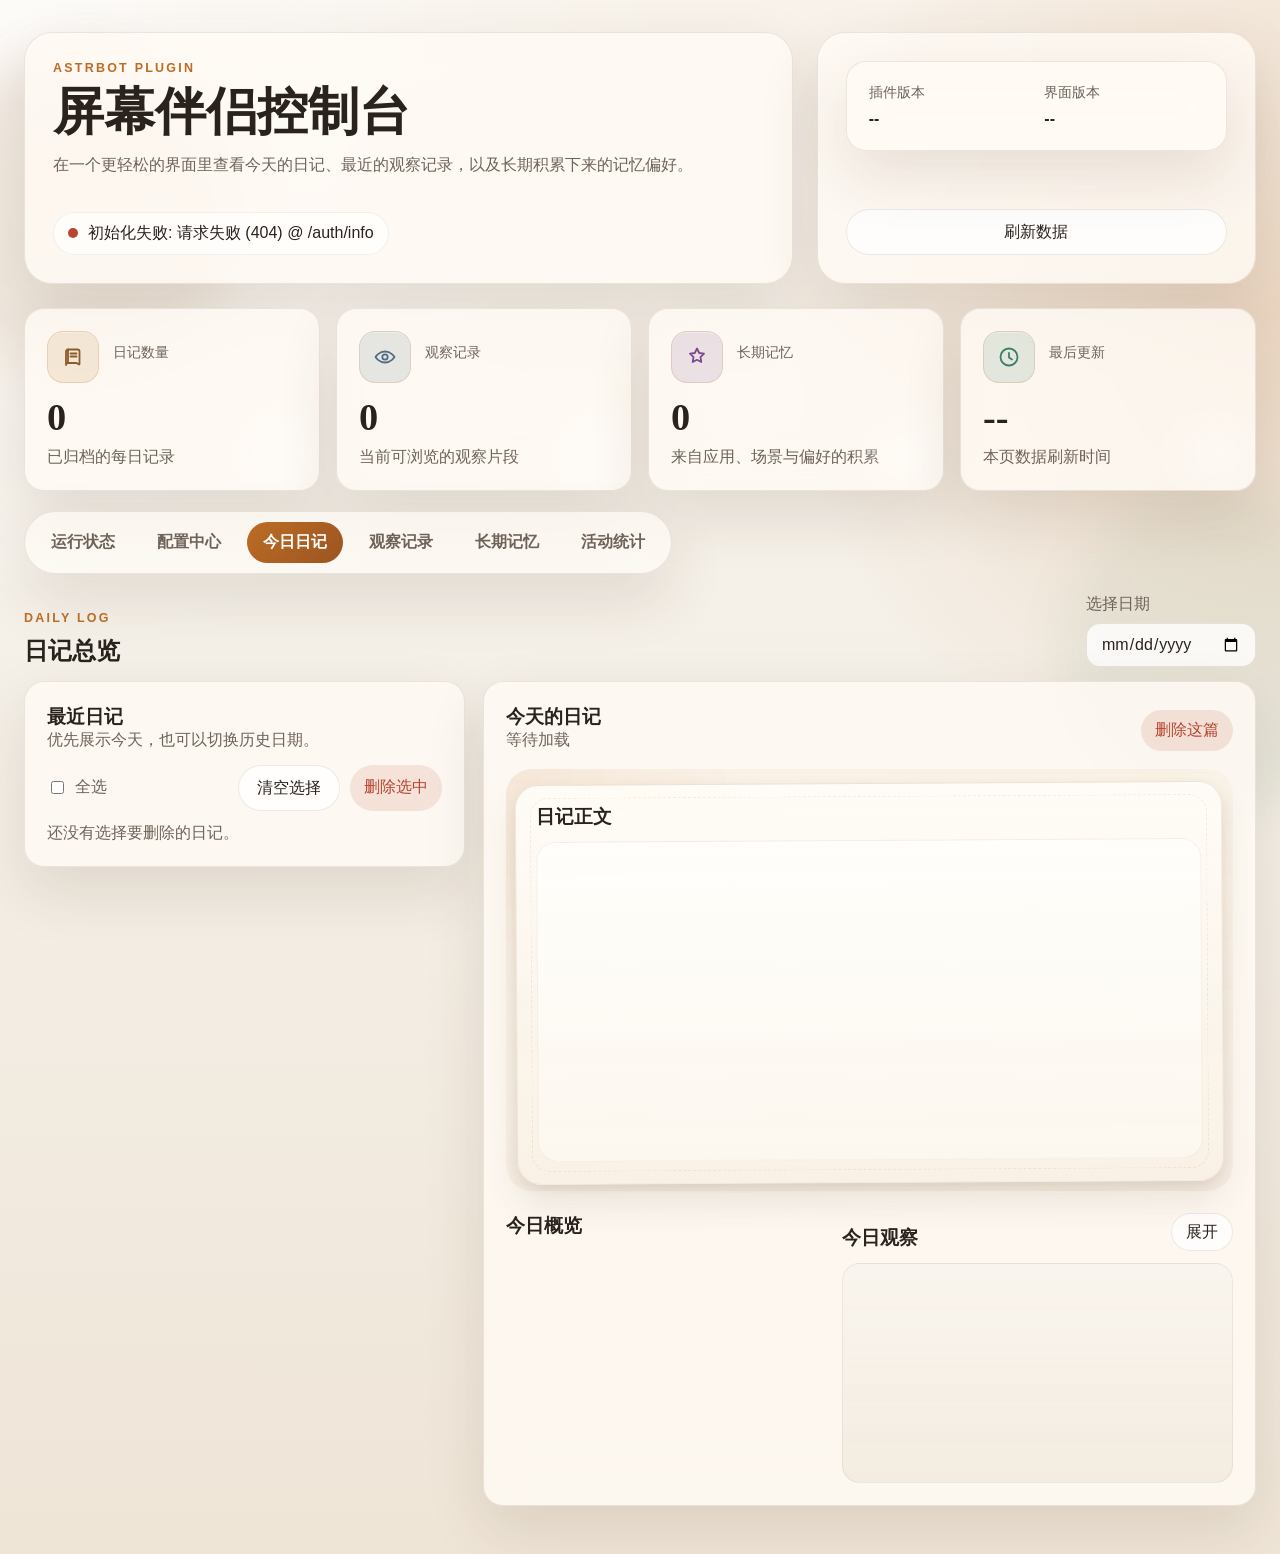
==== commit bf3cec95: "v3.1.1" ====
--- a/pages/屏幕伴侣/index.html
+++ b/pages/屏幕伴侣/index.html
@@ -4,7 +4,7 @@
     <meta charset="UTF-8">
     <meta name="viewport" content="width=device-width, initial-scale=1.0">
     <title>屏幕伴侣控制台</title>
-  <link rel="stylesheet" href="app.css?v=3.1.0">
+  <link rel="stylesheet" href="app.css?v=3.1.1">
 </head>
 <body>
     <div class="app-shell">
@@ -536,7 +536,7 @@
         </div>
     </template>
 
-    <script src="app.js?v=3.1.0"></script>
+    <script src="app.js?v=3.1.1"></script>
 </body>
 </html>
 
--- a/pages/屏幕伴侣/app.css
+++ b/pages/屏幕伴侣/app.css
@@ -17,8 +17,12 @@
     --font-display: "Georgia", "STSong", serif;
 }
 
-* { box-sizing: border-box; }
-html { scroll-behavior: smooth; }
+* { box-sizing: border-box; }
+html { scroll-behavior: smooth; }
+
+p, span, strong, h1, h2, h3, h4, li, code {
+    overflow-wrap: anywhere;
+}
 
 body {
     margin: 0;
@@ -158,12 +162,16 @@
     font-size: 0.86rem;
 }
 
-.ghost-button, .primary-button, .page-button {
-    border: none;
-    border-radius: 999px;
-    padding: 12px 18px;
-    transition: transform 0.18s ease, box-shadow 0.18s ease, background 0.18s ease;
-}
+.ghost-button, .primary-button, .page-button {
+    border: none;
+    border-radius: 999px;
+    padding: 12px 18px;
+    transition: transform 0.18s ease, box-shadow 0.18s ease, background 0.18s ease;
+    max-width: 100%;
+    white-space: normal;
+    line-height: 1.25;
+    text-align: center;
+}
 
 .ghost-button {
     background: rgba(255, 255, 255, 0.72);
@@ -308,10 +316,19 @@
     gap: 16px;
 }
 
-.section-heading, .panel-header {
-    align-items: end;
-    justify-content: space-between;
-}
+.section-heading, .panel-header {
+    align-items: end;
+    justify-content: space-between;
+    min-width: 0;
+}
+
+.panel-header {
+    flex-wrap: wrap;
+}
+
+.panel-header > * {
+    min-width: 0;
+}
 
 .section-heading { margin-bottom: 14px; }
 .section-heading h2, .panel-header h3 { margin: 0; }
@@ -347,14 +364,15 @@
     gap: 16px;
 }
 
-.runtime-media-card {
-    display: grid;
-    gap: 12px;
-    padding: 16px;
-    border: 1px solid rgba(97, 77, 64, 0.08);
-    border-radius: 18px;
-    background: rgba(255, 255, 255, 0.62);
-}
+.runtime-media-card {
+    display: grid;
+    gap: 12px;
+    padding: 16px;
+    border: 1px solid rgba(97, 77, 64, 0.08);
+    border-radius: 18px;
+    background: rgba(255, 255, 255, 0.62);
+    min-width: 0;
+}
 
 .runtime-media-card h4 {
     margin: 0;
@@ -525,12 +543,13 @@
     grid-template-columns: repeat(2, minmax(0, 1fr));
 }
 
-.settings-field {
-    padding: 16px;
-    border-radius: 18px;
-    background: rgba(255, 255, 255, 0.6);
-    border: 1px solid rgba(97, 77, 64, 0.08);
-}
+.settings-field {
+    padding: 16px;
+    border-radius: 18px;
+    background: rgba(255, 255, 255, 0.6);
+    border: 1px solid rgba(97, 77, 64, 0.08);
+    min-width: 0;
+}
 
 .settings-field-dirty {
     border-color: rgba(188, 108, 37, 0.22);
@@ -541,25 +560,30 @@
     grid-column: 1 / -1;
 }
 
-.settings-field-header {
-    display: flex;
-    justify-content: space-between;
-    gap: 12px;
-    align-items: center;
-    margin-bottom: 8px;
-}
-
-.settings-field-header strong {
-    font-size: 1rem;
-}
-
-.settings-field-header code {
-    padding: 2px 8px;
-    border-radius: 999px;
-    background: rgba(42, 34, 29, 0.08);
-    color: var(--muted);
-    font-size: 0.78rem;
-}
+.settings-field-header {
+    display: flex;
+    justify-content: space-between;
+    gap: 12px;
+    align-items: center;
+    margin-bottom: 8px;
+    min-width: 0;
+    flex-wrap: wrap;
+}
+
+.settings-field-header strong {
+    font-size: 1rem;
+    min-width: 0;
+}
+
+.settings-field-header code {
+    padding: 2px 8px;
+    border-radius: 999px;
+    background: rgba(42, 34, 29, 0.08);
+    color: var(--muted);
+    font-size: 0.78rem;
+    max-width: 100%;
+    white-space: normal;
+}
 
 .settings-badges {
     display: flex;
@@ -569,15 +593,17 @@
     align-items: center;
 }
 
-.settings-badge {
-    display: inline-flex;
-    align-items: center;
-    padding: 4px 9px;
-    border-radius: 999px;
-    background: rgba(42, 34, 29, 0.06);
-    color: var(--muted);
-    font-size: 0.78rem;
-}
+.settings-badge {
+    display: inline-flex;
+    align-items: center;
+    padding: 4px 9px;
+    border-radius: 999px;
+    background: rgba(42, 34, 29, 0.06);
+    color: var(--muted);
+    font-size: 0.78rem;
+    max-width: 100%;
+    white-space: normal;
+}
 
 .settings-badge-warm {
     background: rgba(188, 108, 37, 0.12);
@@ -1094,6 +1120,10 @@
 }
 
 @media (max-width: 720px) {
+    .settings-mode-toggle {
+        white-space: normal;
+    }
+
     .diary-toolbar {
         align-items: stretch;
     }
@@ -1225,13 +1255,15 @@
     opacity: 0.88;
 }
 
-.field { display: grid; gap: 8px; }
-.compact-field { min-width: 170px; }
-
-.field input, .field select, .field textarea {
-    min-height: 44px;
-    border-radius: 14px;
-    border: 1px solid rgba(97, 77, 64, 0.14);
+.field { display: grid; gap: 8px; min-width: 0; }
+.compact-field { min-width: 170px; }
+
+.field input, .field select, .field textarea {
+    width: 100%;
+    min-width: 0;
+    min-height: 44px;
+    border-radius: 14px;
+    border: 1px solid rgba(97, 77, 64, 0.14);
     background: rgba(255, 255, 255, 0.8);
     color: var(--text);
     padding: 0 14px;
